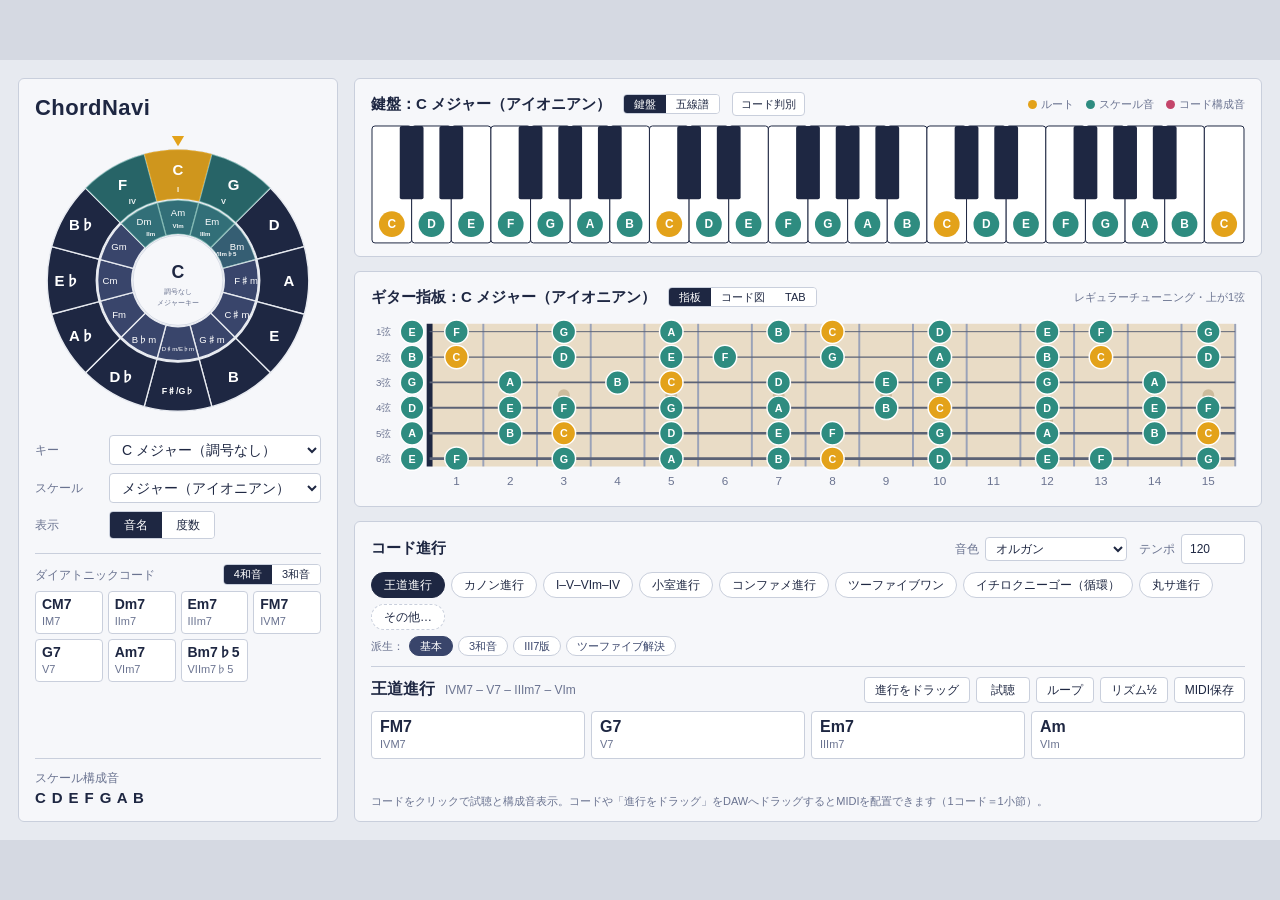
==== ui/index.html @ 698ec149 "ギター指板に横向きのコード図を追加（指板｜コード図｜TAB） - セーハは太い棒、○開放・×ミュート、ローポジションはナット、それ以外は開始フレット（4fr） - ベースはオレンジ、弦は6弦ほど太く、" ====
<!doctype html>
<html lang="ja">
<head>
<meta charset="utf-8">
<meta name="viewport" content="width=device-width, initial-scale=1">
<title>ChordNavi</title>
<link rel="stylesheet" href="style.css">
</head>
<body>
<div class="stage" id="stage">
  <section class="left">
    <div class="panel">
      <h1>ChordNavi</h1>
      <svg id="wheel" viewBox="-210 -215 420 425" role="group" aria-label="五度圏"></svg>
      <div class="controls">
        <label for="keySel">キー</label>
        <select id="keySel"></select>
        <label for="scaleSel">スケール</label>
        <select id="scaleSel"></select>
        <label>表示</label>
        <div class="seg" id="labelSeg">
          <button data-v="name" aria-pressed="true">音名</button>
          <button data-v="degree" aria-pressed="false">度数</button>
        </div>
      </div>
      <div class="dia">
        <div class="dia-head">ダイアトニックコード<span class="spacer"></span><div class="seg small" id="diaSeg"><button data-v="7" aria-pressed="true">4和音</button><button data-v="3" aria-pressed="false">3和音</button></div></div>
        <div class="dia-grid" id="dia"></div>
      </div>
      <div class="notes">スケール構成音<b id="scaleNotes"></b></div>
    </div>
  </section>

  <section class="right">
    <div class="panel">
      <div class="head">
        <h2 id="kbTitle">鍵盤</h2>
        <div class="seg small" id="viewSeg"><button data-v="kb" aria-pressed="true">鍵盤</button><button data-v="staff" aria-pressed="false">五線譜</button></div>
        <button id="pickBtn" class="sync" aria-pressed="false" title="鍵盤・指板で音を選んでコードを判別">コード判別</button>
        <span class="spacer"></span>
        <div class="selinfo" id="selInfo"><span><b id="selName"></b> の構成音</span><button id="selClear">スケールに戻す</button></div>
        <div class="pickinfo" id="pickInfo"><span class="pk">判別：</span><span id="pickResult"></span><button id="pickPlay">鳴らす</button><button id="pickClear">クリア</button></div>
        <div class="legend" id="kbLegend">
          <span><i style="background:var(--root)"></i>ルート</span>
          <span><i style="background:var(--tone)"></i>スケール音</span>
          <span><i style="background:var(--chord)"></i>コード構成音</span>
        </div>
      </div>
      <svg id="kb"></svg>
      <svg id="staff" hidden></svg>
    </div>

    <div class="panel">
      <div class="head"><h2 id="fbTitle">ギター指板</h2>
        <div class="seg small" id="fbViewSeg"><button data-v="fb" aria-pressed="true">指板</button><button data-v="chart" aria-pressed="false">コード図</button><button data-v="tab" aria-pressed="false">TAB</button></div>
        <div class="seg small" id="tabAreaSeg" hidden><button data-v="low" aria-pressed="true">ロー</button><button data-v="mid" aria-pressed="false">ミドル</button><button data-v="high" aria-pressed="false">ハイ</button></div>
        <span class="spacer"></span><span class="legend" id="fbLegend">レギュラーチューニング・上が1弦</span></div>
      <svg id="fb"></svg>
      <svg id="tab" hidden></svg>
    </div>

    <div class="panel prog-panel">
      <div class="head">
        <h2>コード進行</h2><span class="spacer"></span>
        <label class="bpm" for="timbre">音色 <select id="timbre"></select></label>
        <label class="bpm" for="bpm">テンポ <input id="bpm" type="number" min="40" max="240" value="120"></label>
        <button id="bpmSync" class="sync" aria-pressed="false" hidden>DAW同期</button>
      </div>
      <div class="pills" id="pills"></div>
      <div class="more-pop" id="morePop" hidden></div>
      <div class="variants" id="variants"></div>
      <div class="detail">
        <div class="detail-head">
          <h3 id="progName"></h3><span class="deg" id="progDeg"></span>
          <div class="actions">
            <button class="handle" id="progDrag" title="DAWのトラックへドラッグ">進行をドラッグ</button>
            <button id="progPlay">試聴</button><button id="progLoop" aria-pressed="false" title="進行を繰り返し試聴">ループ</button><button id="progHalf" aria-pressed="false" title="各コードの長さを半分にする（試聴・MIDI）">リズム½</button><button id="progDl">MIDI保存</button>
          </div>
        </div>
        <div class="chips" id="chips"></div>
        <div class="editbar" id="editBar"></div>
        <p class="hint" id="hint">コードをクリックで試聴と構成音表示。コードや「進行をドラッグ」をDAWへドラッグするとMIDIを配置できます（1コード＝1小節）。</p>
      </div>
    </div>
  </section>
</div>
<script type="module" src="app.js"></script>
</body>
</html>
---- ui/style.css ----
:root{
  --bg:#E7EAF0; --panel:#F6F7FA; --ink:#1E2742; --ink2:#39456B; --muted:#6A7390;
  --line:#C9CFDC; --root:#E3A21A; --tone:#2E8C80; --chord:#C4456A;
}
*{box-sizing:border-box}
html,body{margin:0;height:100%;overflow:hidden;background:#D5D9E2}
body{color:var(--ink);font-family:"Hiragino Sans","Yu Gothic UI","Noto Sans JP",sans-serif;font-size:14px;line-height:1.5}
/* 固定サイズのステージをウィンドウに合わせて拡大縮小（スクロールなし） */
.stage{position:absolute;left:50%;top:50%;width:1280px;height:780px;transform-origin:center center;
  background:var(--bg);display:grid;grid-template-columns:320px 1fr;gap:16px;padding:18px}
.panel{background:var(--panel);border:1px solid var(--line);border-radius:6px;padding:12px 16px;min-height:0}
.left{display:flex;flex-direction:column;min-height:0}
.left .panel{flex:1;display:flex;flex-direction:column}
h1{font-size:22px;font-weight:900;letter-spacing:.02em;margin:0 0 10px}
h2{font-size:15px;font-weight:700;margin:0}
.head{display:flex;align-items:center;gap:12px;margin-bottom:8px;min-height:26px}
.head .spacer{flex:1}
#wheel{width:100%;height:auto;display:block;user-select:none}
#wheel .wedge{cursor:pointer;transition:filter .15s}
#wheel .wedge:hover{filter:brightness(1.25)}
#wheel .wedge:focus{outline:none;stroke:var(--root);stroke-width:3}
.controls{display:grid;grid-template-columns:64px 1fr;gap:8px 10px;align-items:center;margin-top:12px}
.controls label{font-size:12px;color:var(--muted)}
select,input[type=number]{font:inherit;color:var(--ink);background:#fff;border:1px solid var(--line);border-radius:4px;padding:5px 8px;width:100%}
input[type=number]{width:64px}
.seg{display:inline-flex;border:1px solid var(--line);border-radius:4px;overflow:hidden;justify-self:start}
.seg button{font:inherit;font-size:12px;border:0;background:#fff;color:var(--ink);padding:4px 14px;cursor:pointer}
.seg button[aria-pressed=true]{background:var(--ink);color:#fff}
.dia{margin-top:14px;padding-top:10px;border-top:1px solid var(--line)}
.dia-head{font-size:12px;color:var(--muted);margin-bottom:6px;display:flex;align-items:center;gap:8px}
.dia-head .spacer,.head .spacer{flex:1}
.seg.small button{font-size:11px;padding:1px 10px}
svg[hidden]{display:none!important}
.dia-grid{display:grid;grid-template-columns:repeat(4,1fr);gap:5px}
.dia-grid .chip{padding:4px 6px}
.dia-grid .chip .n{font-size:14px}
.notes{margin-top:auto;padding-top:10px;border-top:1px solid var(--line);font-size:12px;color:var(--muted)}
.notes b{display:block;color:var(--ink);font-size:15px;letter-spacing:.06em;font-weight:700}
button:focus-visible,select:focus-visible,input:focus-visible,.chip:focus-visible{outline:3px solid var(--root);outline-offset:2px}
.right{display:grid;grid-template-rows:auto auto 1fr;gap:14px;min-height:0}
.right svg{display:block;width:100%;height:auto}
svg text{font-family:inherit}
.legend{display:flex;gap:12px;font-size:11px;color:var(--muted)}
.legend i{display:inline-block;width:9px;height:9px;border-radius:50%;margin-right:4px;vertical-align:-1px}
.selinfo{display:none;align-items:center;gap:8px;font-size:12px;background:#fff;border:1px solid var(--chord);border-radius:4px;padding:2px 4px 2px 10px}
.selinfo.on{display:flex}
.selinfo b{color:var(--chord)}
.selinfo button{font:inherit;font-size:11px;border:1px solid var(--line);background:var(--panel);border-radius:3px;padding:1px 8px;cursor:pointer}
.prog-panel{display:flex;flex-direction:column}
.pills{display:flex;flex-wrap:wrap;gap:6px;margin-bottom:10px}
.pills button{font:inherit;font-size:12px;border:1px solid var(--line);background:#fff;color:var(--ink);border-radius:14px;padding:3px 12px;cursor:pointer}
.pills button[aria-pressed=true]{background:var(--ink);border-color:var(--ink);color:#fff}
.variants{display:flex;flex-wrap:wrap;align-items:center;gap:5px;margin:-4px 0 10px;font-size:11px;color:var(--muted)}
.variants:empty{display:none}
.variants button{font:inherit;font-size:11px;border:1px solid var(--line);background:#fff;color:var(--ink2);border-radius:10px;padding:1px 10px;cursor:pointer}
.variants button[aria-pressed=true]{background:var(--ink2);border-color:var(--ink2);color:#fff}
.detail{border-top:1px solid var(--line);padding-top:10px;flex:1;display:flex;flex-direction:column;min-height:0}
.detail-head{display:flex;align-items:baseline;gap:10px;margin-bottom:8px}
.detail-head h3{font-size:16px;margin:0;font-weight:700}
.detail-head .deg{font-size:12px;color:var(--muted)}
.actions{margin-left:auto;display:flex;gap:6px;align-items:center}
.actions button,.handle{font:inherit;font-size:12px;border:1px solid var(--line);background:#fff;color:var(--ink);border-radius:4px;padding:3px 10px;cursor:pointer}
.handle{cursor:grab;border-style:dashed;border-color:var(--ink2)}
.actions button[aria-pressed=true]{background:var(--ink);border-color:var(--ink);color:#fff}
#progPlay{min-width:4.5em}
.handle:active{cursor:grabbing}
.chips{display:grid;grid-template-columns:repeat(8,1fr);gap:6px}
.chip{font:inherit;color:var(--ink);background:#fff;border:1px solid var(--line);border-radius:4px;padding:5px 8px;cursor:grab;text-align:left;min-width:0}
.chip:hover{border-color:var(--ink2)}
.chip.sel{border-color:var(--chord);box-shadow:inset 0 0 0 1px var(--chord)}
.chip{position:relative}
.chip.narrow{padding:4px 2px}
.chip.narrow .n{font-size:11px;letter-spacing:-.04em;white-space:normal;word-break:break-all;line-height:1.15}
.chip.narrow .d{font-size:9px;letter-spacing:-.03em}
.chip.edited::after{content:'';position:absolute;top:4px;right:4px;width:6px;height:6px;border-radius:50%;background:#6B4FBB}
.chip.editing{border-color:#6B4FBB;box-shadow:inset 0 0 0 1px #6B4FBB}
.hint[hidden]{display:none}
.editbar{display:none;flex-wrap:nowrap;align-items:center;gap:3px;white-space:nowrap;margin:auto 0 0;padding-top:6px;font-size:11px;color:var(--muted)}
.editbar.on{display:flex}
.editbar select{width:auto;font-size:11px;padding:0 2px;height:20px;border-color:#6B4FBB;color:#6B4FBB;font-weight:700;flex-shrink:0;margin-right:2px}
.editbar button{font:inherit;font-size:11px;border:1px solid var(--line);background:#fff;color:var(--ink);border-radius:3px;padding:1px 5px;cursor:pointer;flex-shrink:0}
.editbar button[aria-pressed=true]{background:#6B4FBB;border-color:#6B4FBB;color:#fff}
.editbar .tail{margin-left:auto;display:flex;gap:4px}
.editbar .tail button{background:var(--panel)}
.editbar .tail .tool{background:#fff;border-color:#6B4FBB;color:#6B4FBB;font-weight:700}
.prog-panel{position:relative}
.more-pop{position:absolute;left:16px;right:16px;top:118px;z-index:5;background:#fff;border:1px solid var(--ink2);border-radius:6px;
  box-shadow:0 6px 20px rgba(30,39,66,.18);padding:10px;display:grid;grid-template-columns:repeat(5,1fr);gap:6px}
.more-pop[hidden]{display:none}
.more-pop button{font:inherit;text-align:left;border:1px solid var(--line);background:#fff;color:var(--ink);border-radius:4px;padding:4px 8px;cursor:pointer;min-width:0}
.more-pop button:hover{border-color:var(--ink2)}
.more-pop button[aria-pressed=true]{border-color:var(--ink);box-shadow:inset 0 0 0 1px var(--ink)}
.more-pop .n{display:block;font-size:12px;font-weight:700;white-space:nowrap;overflow:hidden;text-overflow:ellipsis}
.more-pop .d{display:block;font-size:10px;color:var(--muted);white-space:nowrap;overflow:hidden;text-overflow:ellipsis}
#moreBtn{border-style:dashed}
.chip.playing{background:#F6D6DF;border-color:var(--chord);box-shadow:inset 0 0 0 1px var(--chord)}
.chip .n{display:block;font-weight:700;font-size:16px;line-height:1.2;white-space:nowrap;overflow:hidden;text-overflow:ellipsis}
.chip .d{display:block;font-size:11px;color:var(--muted);white-space:nowrap}
.hint{font-size:11px;color:var(--muted);margin:auto 0 0;padding-top:6px}
.bpm{display:flex;align-items:center;gap:6px;font-size:12px;color:var(--muted)}
.bpm select{width:auto;padding:3px 6px;font-size:12px}
.bpm input:disabled{background:var(--panel);color:var(--muted)}
.sync{font:inherit;font-size:11px;border:1px solid var(--line);background:#fff;color:var(--ink);border-radius:4px;padding:3px 8px;cursor:pointer}
.sync[aria-pressed=true]{background:var(--ink);border-color:var(--ink);color:#fff}
.sync[hidden]{display:none}
.legend[hidden]{display:none}
.seg[hidden]{display:none}
/* TAB譜：列を押すとその形を鳴らす */
#tab .col{cursor:pointer}
#tab .col:hover .colbg{fill:rgba(30,39,66,.05)}
.pickinfo{display:none;align-items:center;gap:5px;font-size:12px;background:#fff;border:1px solid #6B4FBB;border-radius:4px;padding:2px 4px 2px 8px;min-width:0}
.pickinfo.on{display:flex}
.pickinfo .pk{color:#6B4FBB;font-weight:700;white-space:nowrap}
#pickResult{display:flex;gap:4px;align-items:center;color:var(--muted);white-space:nowrap;overflow:hidden}
#pickResult button{font:inherit;font-size:12px;border:1px solid var(--line);background:#fff;color:var(--ink);border-radius:3px;padding:0 6px;cursor:grab}
#pickResult button.best{border-color:#6B4FBB;color:#6B4FBB;font-weight:700}
.pickinfo>button{font:inherit;font-size:11px;border:1px solid var(--line);background:var(--panel);border-radius:3px;padding:1px 8px;cursor:pointer;white-space:nowrap}
/* 鍵盤・指板：押すと鳴る */
#kb circle,#kb text,#fb circle,#fb text{pointer-events:none}
#kb [data-note]{cursor:pointer}
#kb [data-note]:active{filter:brightness(.85)}
#fb .hit{fill:transparent;cursor:pointer}
#fb .hit:active{fill:rgba(30,39,66,.15)}
/* WebView 内：テキスト選択と WebKit 標準のドラッグを無効化（MIDIドラッグはネイティブで行う） */
body{-webkit-user-select:none;user-select:none}
input,select{-webkit-user-select:auto;user-select:auto}
button,svg{-webkit-user-drag:none}
@media (prefers-reduced-motion:reduce){*{transition:none!important}}
/* 見出し行は1行に収める（狭いときはタイトルを省略表示） */
.head h2{white-space:nowrap;overflow:hidden;text-overflow:ellipsis;min-width:0}
.head>:not(h2):not(.spacer){flex-shrink:0}
.legend span,.selinfo span{white-space:nowrap}
/* 進行名とディグリーは1行に収める（長いときは省略表示。全体は title で確認できる） */
.detail-head{min-width:0}
.detail-head h3{white-space:nowrap;overflow:hidden;text-overflow:ellipsis;min-width:0;flex:0 1 auto}
.detail-head .deg{white-space:nowrap;overflow:hidden;text-overflow:ellipsis;min-width:0;flex:1 1 0}
.detail-head .actions{flex-shrink:0}
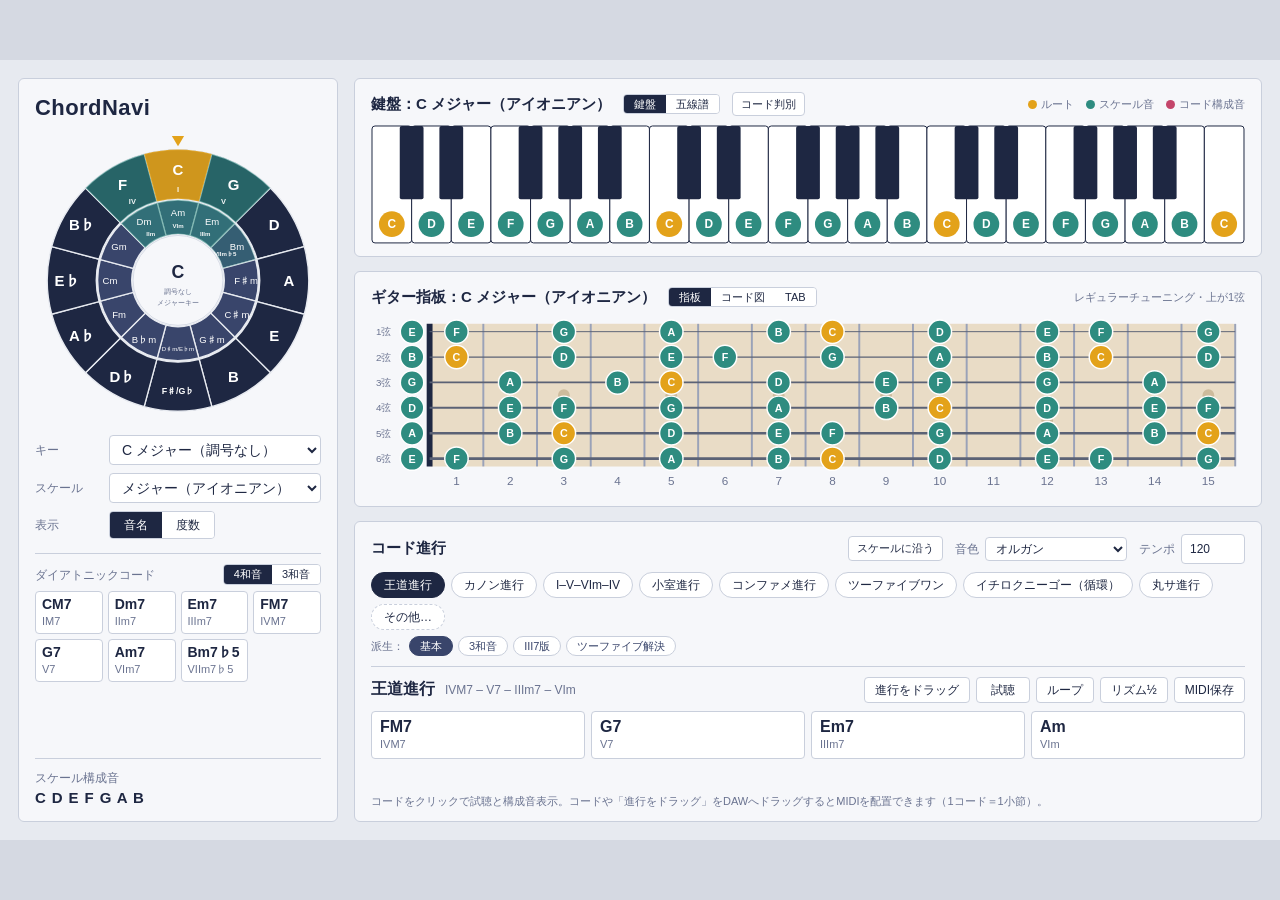
==== commit 16edd806: "フィードバック対応：MIDI キーボード入力と「スケールに沿う」を追加 - MIDI 入力を試聴シンセで鳴らす（押している間鳴らす・ベロシティ・サステインペダル・音色は UI と同じ） - 押している" ====
--- a/ui/index.html
+++ b/ui/index.html
@@ -39,6 +39,7 @@
         <button id="pickBtn" class="sync" aria-pressed="false" title="鍵盤・指板で音を選んでコードを判別">コード判別</button>
         <span class="spacer"></span>
         <div class="selinfo" id="selInfo"><span><b id="selName"></b> の構成音</span><button id="selClear">スケールに戻す</button></div>
+        <div class="pickinfo live" id="liveInfo"><span class="pk">MIDI：</span><span id="liveResult"></span></div>
         <div class="pickinfo" id="pickInfo"><span class="pk">判別：</span><span id="pickResult"></span><button id="pickPlay">鳴らす</button><button id="pickClear">クリア</button></div>
         <div class="legend" id="kbLegend">
           <span><i style="background:var(--root)"></i>ルート</span>
@@ -62,6 +63,7 @@
     <div class="panel prog-panel">
       <div class="head">
         <h2>コード進行</h2><span class="spacer"></span>
+        <button id="conformBtn" class="sync" aria-pressed="false">スケールに沿う</button>
         <label class="bpm" for="timbre">音色 <select id="timbre"></select></label>
         <label class="bpm" for="bpm">テンポ <input id="bpm" type="number" min="40" max="240" value="120"></label>
         <button id="bpmSync" class="sync" aria-pressed="false" hidden>DAW同期</button>
--- a/ui/style.css
+++ b/ui/style.css
@@ -7,7 +7,7 @@
 body{color:var(--ink);font-family:"Hiragino Sans","Yu Gothic UI","Noto Sans JP",sans-serif;font-size:14px;line-height:1.5}
 /* 固定サイズのステージをウィンドウに合わせて拡大縮小（スクロールなし） */
 .stage{position:absolute;left:50%;top:50%;width:1280px;height:780px;transform-origin:center center;
-  background:var(--bg);display:grid;grid-template-columns:320px 1fr;gap:16px;padding:18px}
+  background:var(--bg);display:grid;grid-template-columns:320px minmax(0,1fr);gap:16px;padding:18px}
 .panel{background:var(--panel);border:1px solid var(--line);border-radius:6px;padding:12px 16px;min-height:0}
 .left{display:flex;flex-direction:column;min-height:0}
 .left .panel{flex:1;display:flex;flex-direction:column}
@@ -31,13 +31,13 @@
 .dia-head .spacer,.head .spacer{flex:1}
 .seg.small button{font-size:11px;padding:1px 10px}
 svg[hidden]{display:none!important}
-.dia-grid{display:grid;grid-template-columns:repeat(4,1fr);gap:5px}
+.dia-grid{display:grid;grid-template-columns:repeat(4,minmax(0,1fr));gap:5px}
 .dia-grid .chip{padding:4px 6px}
 .dia-grid .chip .n{font-size:14px}
 .notes{margin-top:auto;padding-top:10px;border-top:1px solid var(--line);font-size:12px;color:var(--muted)}
 .notes b{display:block;color:var(--ink);font-size:15px;letter-spacing:.06em;font-weight:700}
 button:focus-visible,select:focus-visible,input:focus-visible,.chip:focus-visible{outline:3px solid var(--root);outline-offset:2px}
-.right{display:grid;grid-template-rows:auto auto 1fr;gap:14px;min-height:0}
+.right{display:grid;grid-template-rows:auto auto 1fr;grid-template-columns:minmax(0,1fr);gap:14px;min-height:0;min-width:0}
 .right svg{display:block;width:100%;height:auto}
 svg text{font-family:inherit}
 .legend{display:flex;gap:12px;font-size:11px;color:var(--muted)}
@@ -64,7 +64,7 @@
 .actions button[aria-pressed=true]{background:var(--ink);border-color:var(--ink);color:#fff}
 #progPlay{min-width:4.5em}
 .handle:active{cursor:grabbing}
-.chips{display:grid;grid-template-columns:repeat(8,1fr);gap:6px}
+.chips{display:grid;grid-template-columns:repeat(8,minmax(0,1fr));gap:6px}
 .chip{font:inherit;color:var(--ink);background:#fff;border:1px solid var(--line);border-radius:4px;padding:5px 8px;cursor:grab;text-align:left;min-width:0}
 .chip:hover{border-color:var(--ink2)}
 .chip.sel{border-color:var(--chord);box-shadow:inset 0 0 0 1px var(--chord)}
@@ -85,7 +85,7 @@
 .editbar .tail .tool{background:#fff;border-color:#6B4FBB;color:#6B4FBB;font-weight:700}
 .prog-panel{position:relative}
 .more-pop{position:absolute;left:16px;right:16px;top:118px;z-index:5;background:#fff;border:1px solid var(--ink2);border-radius:6px;
-  box-shadow:0 6px 20px rgba(30,39,66,.18);padding:10px;display:grid;grid-template-columns:repeat(5,1fr);gap:6px}
+  box-shadow:0 6px 20px rgba(30,39,66,.18);padding:10px;display:grid;grid-template-columns:repeat(5,minmax(0,1fr));gap:6px}
 .more-pop[hidden]{display:none}
 .more-pop button{font:inherit;text-align:left;border:1px solid var(--line);background:#fff;color:var(--ink);border-radius:4px;padding:4px 8px;cursor:pointer;min-width:0}
 .more-pop button:hover{border-color:var(--ink2)}
@@ -103,6 +103,7 @@
 .sync{font:inherit;font-size:11px;border:1px solid var(--line);background:#fff;color:var(--ink);border-radius:4px;padding:3px 8px;cursor:pointer}
 .sync[aria-pressed=true]{background:var(--ink);border-color:var(--ink);color:#fff}
 .sync[hidden]{display:none}
+.sync:disabled{opacity:.4;cursor:default}
 .legend[hidden]{display:none}
 .seg[hidden]{display:none}
 /* TAB譜：列を押すとその形を鳴らす */
@@ -110,6 +111,9 @@
 #tab .col:hover .colbg{fill:rgba(30,39,66,.05)}
 .pickinfo{display:none;align-items:center;gap:5px;font-size:12px;background:#fff;border:1px solid #6B4FBB;border-radius:4px;padding:2px 4px 2px 8px;min-width:0}
 .pickinfo.on{display:flex}
+.pickinfo.live{border-color:#2F6FD6}
+.pickinfo.live .pk{color:#2F6FD6}
+#liveResult{color:#1E2742;font-weight:700;white-space:nowrap;overflow:hidden;text-overflow:ellipsis;min-width:0}
 .pickinfo .pk{color:#6B4FBB;font-weight:700;white-space:nowrap}
 #pickResult{display:flex;gap:4px;align-items:center;color:var(--muted);white-space:nowrap;overflow:hidden}
 #pickResult button{font:inherit;font-size:12px;border:1px solid var(--line);background:#fff;color:var(--ink);border-radius:3px;padding:0 6px;cursor:grab}
@@ -129,9 +133,16 @@
 /* 見出し行は1行に収める（狭いときはタイトルを省略表示） */
 .head h2{white-space:nowrap;overflow:hidden;text-overflow:ellipsis;min-width:0}
 .head>:not(h2):not(.spacer){flex-shrink:0}
+.panel{min-width:0}
+/* 選択中のコード名が長いときは見出しの中で縮める */
+.head>.selinfo{flex-shrink:1;min-width:0}
+.selinfo>span{overflow:hidden;text-overflow:ellipsis;min-width:0}
+.selinfo>button{flex-shrink:0}
 .legend span,.selinfo span{white-space:nowrap}
 /* 進行名とディグリーは1行に収める（長いときは省略表示。全体は title で確認できる） */
 .detail-head{min-width:0}
 .detail-head h3{white-space:nowrap;overflow:hidden;text-overflow:ellipsis;min-width:0;flex:0 1 auto}
 .detail-head .deg{white-space:nowrap;overflow:hidden;text-overflow:ellipsis;min-width:0;flex:1 1 0}
 .detail-head .actions{flex-shrink:0}
+.detail.longdeg .detail-head{flex-wrap:wrap;row-gap:0;margin-bottom:6px}
+.detail.longdeg .detail-head .deg{order:3;flex:1 1 100%;white-space:normal;overflow:visible}
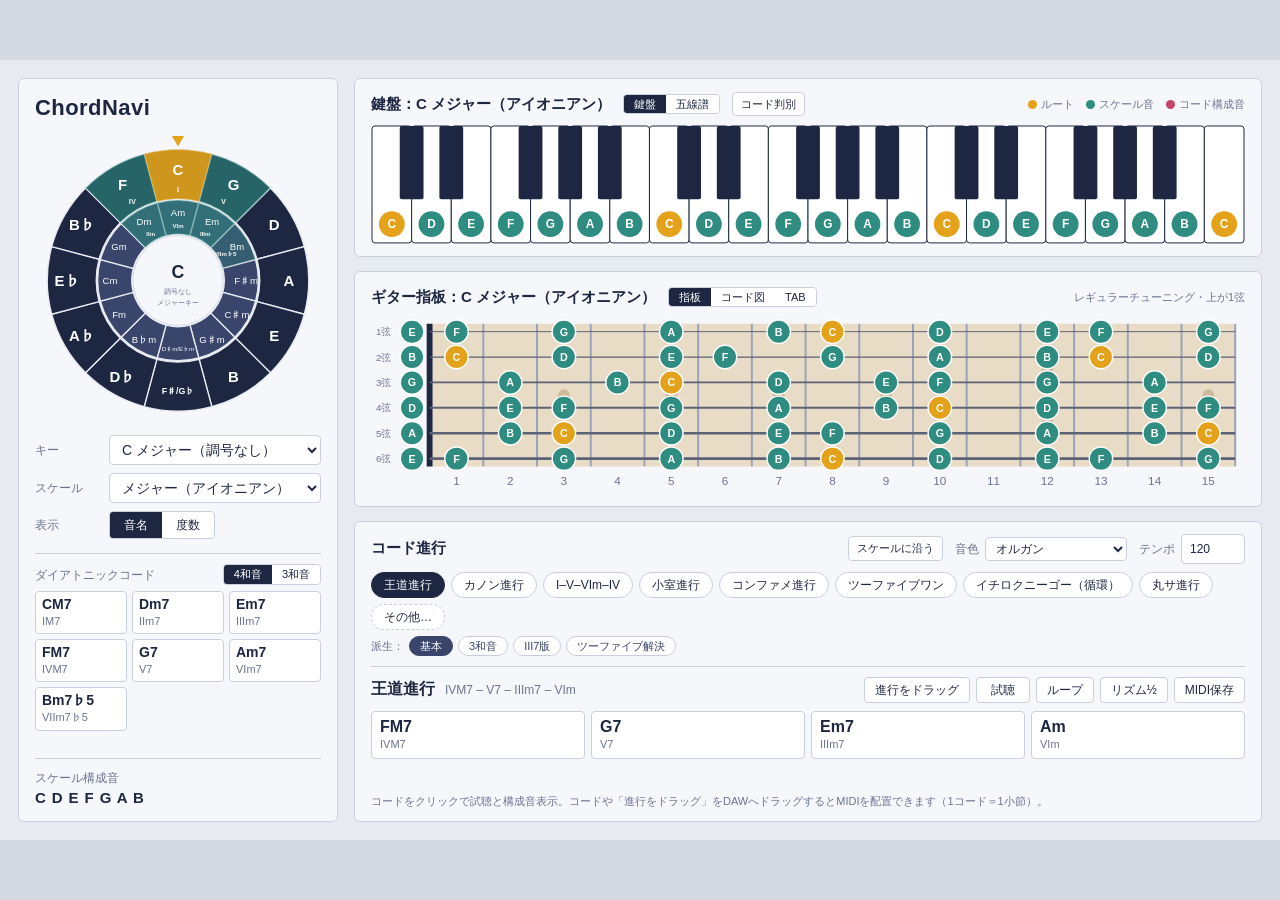
==== commit 0823c3f6: "ダイアトニックコード欄の省略表示とコード判別の使い勝手を改善 - ダイアトニックコード欄を3列にして長いコード名（E♭M7♯5 など）を省略しない、入りきらない名前は文字を縮める - コード判別をオフ" ====
--- a/ui/index.html
+++ b/ui/index.html
@@ -37,10 +37,11 @@
         <h2 id="kbTitle">鍵盤</h2>
         <div class="seg small" id="viewSeg"><button data-v="kb" aria-pressed="true">鍵盤</button><button data-v="staff" aria-pressed="false">五線譜</button></div>
         <button id="pickBtn" class="sync" aria-pressed="false" title="鍵盤・指板で音を選んでコードを判別">コード判別</button>
+        <button id="pickClear" class="sync" hidden title="選んだ音をすべて外す">クリア</button>
         <span class="spacer"></span>
         <div class="selinfo" id="selInfo"><span><b id="selName"></b> の構成音</span><button id="selClear">スケールに戻す</button></div>
         <div class="pickinfo live" id="liveInfo"><span class="pk">MIDI：</span><span id="liveResult"></span></div>
-        <div class="pickinfo" id="pickInfo"><span class="pk">判別：</span><span id="pickResult"></span><button id="pickPlay">鳴らす</button><button id="pickClear">クリア</button></div>
+        <div class="pickinfo" id="pickInfo"><span class="pk">判別：</span><span id="pickResult"></span><button id="pickPlay">鳴らす</button></div>
         <div class="legend" id="kbLegend">
           <span><i style="background:var(--root)"></i>ルート</span>
           <span><i style="background:var(--tone)"></i>スケール音</span>
--- a/ui/style.css
+++ b/ui/style.css
@@ -31,7 +31,7 @@
 .dia-head .spacer,.head .spacer{flex:1}
 .seg.small button{font-size:11px;padding:1px 10px}
 svg[hidden]{display:none!important}
-.dia-grid{display:grid;grid-template-columns:repeat(4,minmax(0,1fr));gap:5px}
+.dia-grid{display:grid;grid-template-columns:repeat(3,minmax(0,1fr));gap:5px}
 .dia-grid .chip{padding:4px 6px}
 .dia-grid .chip .n{font-size:14px}
 .notes{margin-top:auto;padding-top:10px;border-top:1px solid var(--line);font-size:12px;color:var(--muted)}
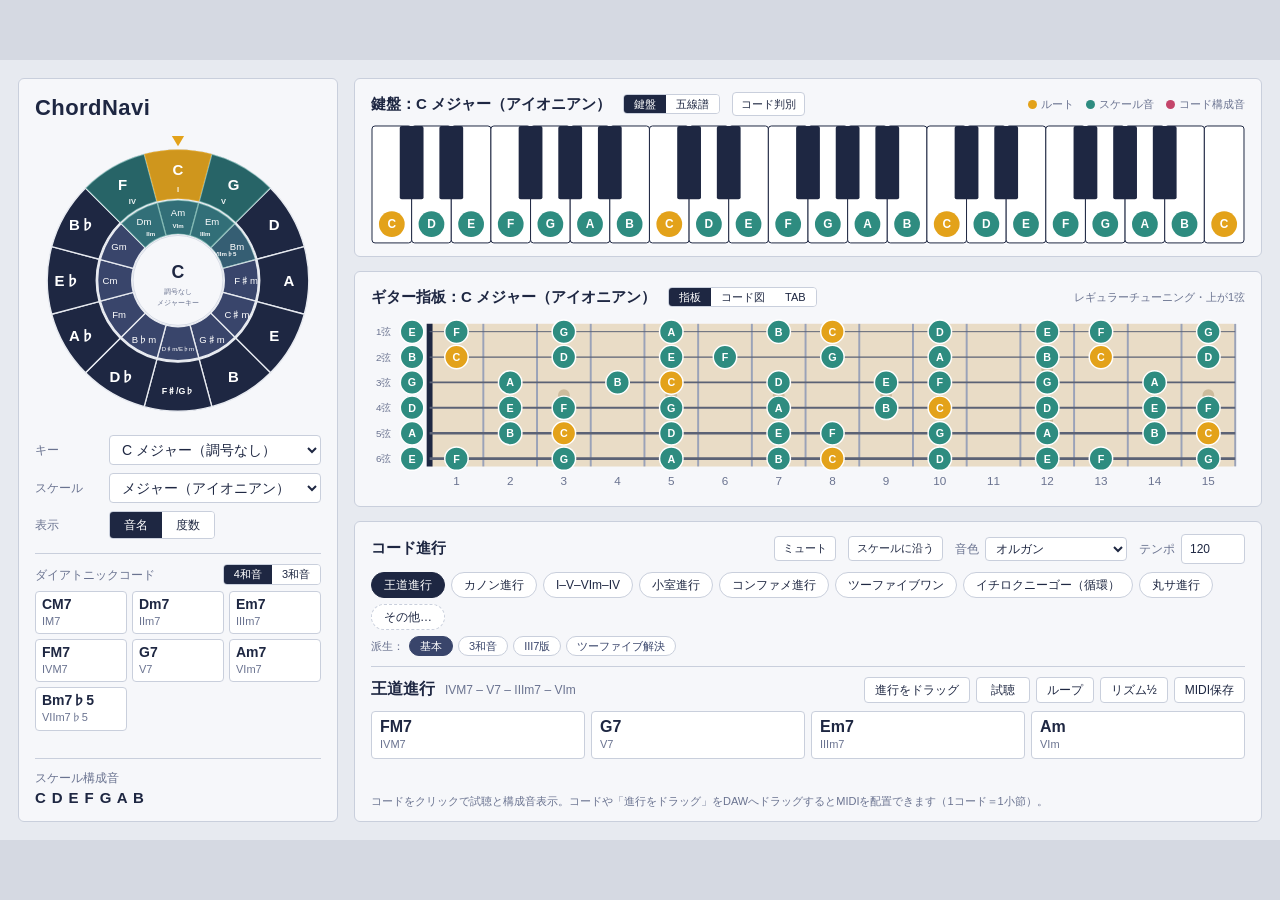
==== commit 2a6d979c: "ミュートボタンを追加（ChordNavi の音をすべて消す、表示は動いたまま、状態は保存しない） Co-Authored-By: Claude Opus 5.5 <noreply@anthropic." ====
--- a/ui/index.html
+++ b/ui/index.html
@@ -10,7 +10,7 @@
 <div class="stage" id="stage">
   <section class="left">
     <div class="panel">
-      <h1>ChordNavi</h1>
+      <h1>ChordNavi <button id="themeBtn" class="themebtn" hidden title="テーマ（押すとライト→ダーク→自動）"></button></h1>
       <svg id="wheel" viewBox="-210 -215 420 425" role="group" aria-label="五度圏"></svg>
       <div class="controls">
         <label for="keySel">キー</label>
@@ -64,6 +64,7 @@
     <div class="panel prog-panel">
       <div class="head">
         <h2>コード進行</h2><span class="spacer"></span>
+        <button id="muteBtn" class="sync" aria-pressed="false" title="ChordNavi の音をすべて消す（表示は動いたまま）">ミュート</button>
         <button id="conformBtn" class="sync" aria-pressed="false">スケールに沿う</button>
         <label class="bpm" for="timbre">音色 <select id="timbre"></select></label>
         <label class="bpm" for="bpm">テンポ <input id="bpm" type="number" min="40" max="240" value="120"></label>
@@ -77,7 +78,7 @@
           <h3 id="progName"></h3><span class="deg" id="progDeg"></span>
           <div class="actions">
             <button class="handle" id="progDrag" title="DAWのトラックへドラッグ">進行をドラッグ</button>
-            <button id="progPlay">試聴</button><button id="progLoop" aria-pressed="false" title="進行を繰り返し試聴">ループ</button><button id="progHalf" aria-pressed="false" title="各コードの長さを半分にする（試聴・MIDI）">リズム½</button><button id="progDl">MIDI保存</button>
+            <button id="progPlay" title="Space キーでも試聴／停止">試聴</button><button id="progLoop" aria-pressed="false" title="進行を繰り返し試聴">ループ</button><button id="progHalf" aria-pressed="false" title="各コードの長さを半分にする（試聴・MIDI）">リズム½</button><button id="progDl">MIDI保存</button>
           </div>
         </div>
         <div class="chips" id="chips"></div>
--- a/ui/style.css
+++ b/ui/style.css
@@ -1,9 +1,29 @@
 :root{
   --bg:#E7EAF0; --panel:#F6F7FA; --ink:#1E2742; --ink2:#39456B; --muted:#6A7390;
   --line:#C9CFDC; --root:#E3A21A; --tone:#2E8C80; --chord:#C4456A;
+  /* テーマで切り替える色（下の [data-theme=dark] で上書き） */
+  --page:#D5D9E2; --card:#fff; --on-ink:#fff; --faint:#9AA2B8; --faint2:#B5BCCD;
+  --chord-tint:#F6D6DF;
+  --wheel-outer:#1E2742; --wheel-inner:#39456B;
+  --key-white:#fff; --key-black:#1E2742; --key-line:#1E2742;
+  --key-chord:#F6D6DF; --key-pick:#E4DDF5; --key-live:#D6E4FA;
+  --wood:#E9DCC6; --inlay:#CDBB9C; --fret:#9AA2B8; --nut:#1E2742; --string:#5B6275;
+  --staff-line:#5B6275;
+}
+/* ダークテーマ：ルート・スケール音・コード構成音などの意味を持つ色はそのまま */
+[data-theme=dark]{
+  color-scheme:dark;
+  --bg:#161A25; --panel:#1F2433; --ink:#E6E9F2; --ink2:#B7C0DA; --muted:#8D96B0; --line:#39415A;
+  --page:#0E1118; --card:#283044; --on-ink:#161A25; --faint:#5F6780; --faint2:#4E556B;
+  --chord-tint:#4E2536;
+  --wheel-outer:#2B3558; --wheel-inner:#3B4772;
+  --key-white:#CDD2DD; --key-black:#0A0D14; --key-line:#0A0D14;
+  --key-chord:#E3A9B9; --key-pick:#B9AEE0; --key-live:#9DB8E8;
+  --wood:#3A3124; --inlay:#5A4C38; --fret:#6E7690; --nut:#D8DCE6; --string:#A8AFC3;
+  --staff-line:#9AA2B8;
 }
 *{box-sizing:border-box}
-html,body{margin:0;height:100%;overflow:hidden;background:#D5D9E2}
+html,body{margin:0;height:100%;overflow:hidden;background:var(--page)}
 body{color:var(--ink);font-family:"Hiragino Sans","Yu Gothic UI","Noto Sans JP",sans-serif;font-size:14px;line-height:1.5}
 /* 固定サイズのステージをウィンドウに合わせて拡大縮小（スクロールなし） */
 .stage{position:absolute;left:50%;top:50%;width:1280px;height:780px;transform-origin:center center;
@@ -21,11 +41,11 @@
 #wheel .wedge:focus{outline:none;stroke:var(--root);stroke-width:3}
 .controls{display:grid;grid-template-columns:64px 1fr;gap:8px 10px;align-items:center;margin-top:12px}
 .controls label{font-size:12px;color:var(--muted)}
-select,input[type=number]{font:inherit;color:var(--ink);background:#fff;border:1px solid var(--line);border-radius:4px;padding:5px 8px;width:100%}
+select,input[type=number]{font:inherit;color:var(--ink);background:var(--card);border:1px solid var(--line);border-radius:4px;padding:5px 8px;width:100%}
 input[type=number]{width:64px}
 .seg{display:inline-flex;border:1px solid var(--line);border-radius:4px;overflow:hidden;justify-self:start}
-.seg button{font:inherit;font-size:12px;border:0;background:#fff;color:var(--ink);padding:4px 14px;cursor:pointer}
-.seg button[aria-pressed=true]{background:var(--ink);color:#fff}
+.seg button{font:inherit;font-size:12px;border:0;background:var(--card);color:var(--ink);padding:4px 14px;cursor:pointer}
+.seg button[aria-pressed=true]{background:var(--ink);color:var(--on-ink)}
 .dia{margin-top:14px;padding-top:10px;border-top:1px solid var(--line)}
 .dia-head{font-size:12px;color:var(--muted);margin-bottom:6px;display:flex;align-items:center;gap:8px}
 .dia-head .spacer,.head .spacer{flex:1}
@@ -42,30 +62,30 @@
 svg text{font-family:inherit}
 .legend{display:flex;gap:12px;font-size:11px;color:var(--muted)}
 .legend i{display:inline-block;width:9px;height:9px;border-radius:50%;margin-right:4px;vertical-align:-1px}
-.selinfo{display:none;align-items:center;gap:8px;font-size:12px;background:#fff;border:1px solid var(--chord);border-radius:4px;padding:2px 4px 2px 10px}
+.selinfo{display:none;align-items:center;gap:8px;font-size:12px;background:var(--card);border:1px solid var(--chord);border-radius:4px;padding:2px 4px 2px 10px}
 .selinfo.on{display:flex}
 .selinfo b{color:var(--chord)}
 .selinfo button{font:inherit;font-size:11px;border:1px solid var(--line);background:var(--panel);border-radius:3px;padding:1px 8px;cursor:pointer}
 .prog-panel{display:flex;flex-direction:column}
 .pills{display:flex;flex-wrap:wrap;gap:6px;margin-bottom:10px}
-.pills button{font:inherit;font-size:12px;border:1px solid var(--line);background:#fff;color:var(--ink);border-radius:14px;padding:3px 12px;cursor:pointer}
-.pills button[aria-pressed=true]{background:var(--ink);border-color:var(--ink);color:#fff}
+.pills button{font:inherit;font-size:12px;border:1px solid var(--line);background:var(--card);color:var(--ink);border-radius:14px;padding:3px 12px;cursor:pointer}
+.pills button[aria-pressed=true]{background:var(--ink);border-color:var(--ink);color:var(--on-ink)}
 .variants{display:flex;flex-wrap:wrap;align-items:center;gap:5px;margin:-4px 0 10px;font-size:11px;color:var(--muted)}
 .variants:empty{display:none}
-.variants button{font:inherit;font-size:11px;border:1px solid var(--line);background:#fff;color:var(--ink2);border-radius:10px;padding:1px 10px;cursor:pointer}
-.variants button[aria-pressed=true]{background:var(--ink2);border-color:var(--ink2);color:#fff}
+.variants button{font:inherit;font-size:11px;border:1px solid var(--line);background:var(--card);color:var(--ink2);border-radius:10px;padding:1px 10px;cursor:pointer}
+.variants button[aria-pressed=true]{background:var(--ink2);border-color:var(--ink2);color:var(--on-ink)}
 .detail{border-top:1px solid var(--line);padding-top:10px;flex:1;display:flex;flex-direction:column;min-height:0}
 .detail-head{display:flex;align-items:baseline;gap:10px;margin-bottom:8px}
 .detail-head h3{font-size:16px;margin:0;font-weight:700}
 .detail-head .deg{font-size:12px;color:var(--muted)}
 .actions{margin-left:auto;display:flex;gap:6px;align-items:center}
-.actions button,.handle{font:inherit;font-size:12px;border:1px solid var(--line);background:#fff;color:var(--ink);border-radius:4px;padding:3px 10px;cursor:pointer}
+.actions button,.handle{font:inherit;font-size:12px;border:1px solid var(--line);background:var(--card);color:var(--ink);border-radius:4px;padding:3px 10px;cursor:pointer}
 .handle{cursor:grab;border-style:dashed;border-color:var(--ink2)}
-.actions button[aria-pressed=true]{background:var(--ink);border-color:var(--ink);color:#fff}
+.actions button[aria-pressed=true]{background:var(--ink);border-color:var(--ink);color:var(--on-ink)}
 #progPlay{min-width:4.5em}
 .handle:active{cursor:grabbing}
 .chips{display:grid;grid-template-columns:repeat(8,minmax(0,1fr));gap:6px}
-.chip{font:inherit;color:var(--ink);background:#fff;border:1px solid var(--line);border-radius:4px;padding:5px 8px;cursor:grab;text-align:left;min-width:0}
+.chip{font:inherit;color:var(--ink);background:var(--card);border:1px solid var(--line);border-radius:4px;padding:5px 8px;cursor:grab;text-align:left;min-width:0}
 .chip:hover{border-color:var(--ink2)}
 .chip.sel{border-color:var(--chord);box-shadow:inset 0 0 0 1px var(--chord)}
 .chip{position:relative}
@@ -75,48 +95,53 @@
 .chip.edited::after{content:'';position:absolute;top:4px;right:4px;width:6px;height:6px;border-radius:50%;background:#6B4FBB}
 .chip.editing{border-color:#6B4FBB;box-shadow:inset 0 0 0 1px #6B4FBB}
 .hint[hidden]{display:none}
-.editbar{display:none;flex-wrap:nowrap;align-items:center;gap:3px;white-space:nowrap;margin:auto 0 0;padding-top:6px;font-size:11px;color:var(--muted)}
+.editbar{display:none;flex-wrap:nowrap;align-items:center;gap:2px;white-space:nowrap;margin:auto 0 0;padding-top:6px;font-size:11px;color:var(--muted)}
 .editbar.on{display:flex}
 .editbar select{width:auto;font-size:11px;padding:0 2px;height:20px;border-color:#6B4FBB;color:#6B4FBB;font-weight:700;flex-shrink:0;margin-right:2px}
-.editbar button{font:inherit;font-size:11px;border:1px solid var(--line);background:#fff;color:var(--ink);border-radius:3px;padding:1px 5px;cursor:pointer;flex-shrink:0}
+.editbar button{font:inherit;font-size:11px;border:1px solid var(--line);background:var(--card);color:var(--ink);border-radius:3px;padding:1px 4px;cursor:pointer;flex-shrink:0}
+.editbar .slash{color:#6B4FBB;font-weight:700;margin:0 1px 0 -1px}
 .editbar button[aria-pressed=true]{background:#6B4FBB;border-color:#6B4FBB;color:#fff}
 .editbar .tail{margin-left:auto;display:flex;gap:4px}
 .editbar .tail button{background:var(--panel)}
-.editbar .tail .tool{background:#fff;border-color:#6B4FBB;color:#6B4FBB;font-weight:700}
+.editbar .tail .tool{background:var(--card);border-color:#6B4FBB;color:#6B4FBB;font-weight:700}
 .prog-panel{position:relative}
-.more-pop{position:absolute;left:16px;right:16px;top:118px;z-index:5;background:#fff;border:1px solid var(--ink2);border-radius:6px;
+.more-pop{position:absolute;left:16px;right:16px;top:118px;z-index:5;background:var(--card);border:1px solid var(--ink2);border-radius:6px;
   box-shadow:0 6px 20px rgba(30,39,66,.18);padding:10px;display:grid;grid-template-columns:repeat(5,minmax(0,1fr));gap:6px}
 .more-pop[hidden]{display:none}
-.more-pop button{font:inherit;text-align:left;border:1px solid var(--line);background:#fff;color:var(--ink);border-radius:4px;padding:4px 8px;cursor:pointer;min-width:0}
+.more-pop button{font:inherit;text-align:left;border:1px solid var(--line);background:var(--card);color:var(--ink);border-radius:4px;padding:4px 8px;cursor:pointer;min-width:0}
 .more-pop button:hover{border-color:var(--ink2)}
 .more-pop button[aria-pressed=true]{border-color:var(--ink);box-shadow:inset 0 0 0 1px var(--ink)}
 .more-pop .n{display:block;font-size:12px;font-weight:700;white-space:nowrap;overflow:hidden;text-overflow:ellipsis}
 .more-pop .d{display:block;font-size:10px;color:var(--muted);white-space:nowrap;overflow:hidden;text-overflow:ellipsis}
 #moreBtn{border-style:dashed}
-.chip.playing{background:#F6D6DF;border-color:var(--chord);box-shadow:inset 0 0 0 1px var(--chord)}
+.chip.playing{background:var(--chord-tint);border-color:var(--chord);box-shadow:inset 0 0 0 1px var(--chord)}
 .chip .n{display:block;font-weight:700;font-size:16px;line-height:1.2;white-space:nowrap;overflow:hidden;text-overflow:ellipsis}
 .chip .d{display:block;font-size:11px;color:var(--muted);white-space:nowrap}
 .hint{font-size:11px;color:var(--muted);margin:auto 0 0;padding-top:6px}
 .bpm{display:flex;align-items:center;gap:6px;font-size:12px;color:var(--muted)}
 .bpm select{width:auto;padding:3px 6px;font-size:12px}
 .bpm input:disabled{background:var(--panel);color:var(--muted)}
-.sync{font:inherit;font-size:11px;border:1px solid var(--line);background:#fff;color:var(--ink);border-radius:4px;padding:3px 8px;cursor:pointer}
-.sync[aria-pressed=true]{background:var(--ink);border-color:var(--ink);color:#fff}
+.sync{font:inherit;font-size:11px;border:1px solid var(--line);background:var(--card);color:var(--ink);border-radius:4px;padding:3px 8px;cursor:pointer}
+.sync[aria-pressed=true]{background:var(--ink);border-color:var(--ink);color:var(--on-ink)}
 .sync[hidden]{display:none}
 .sync:disabled{opacity:.4;cursor:default}
+#muteBtn[aria-pressed=true]{background:#C4456A;border-color:#C4456A;color:#fff}
 .legend[hidden]{display:none}
 .seg[hidden]{display:none}
+/* DAW 上だけ出すテーマのボタン（Standalone はメニューの「オプション → テーマ」） */
+.themebtn{font:inherit;font-size:11px;font-weight:500;vertical-align:middle;margin-left:6px;border:1px solid var(--line);background:var(--card);color:var(--muted);border-radius:10px;padding:1px 9px;cursor:pointer}
+.themebtn[hidden]{display:none}
 /* TAB譜：列を押すとその形を鳴らす */
 #tab .col{cursor:pointer}
 #tab .col:hover .colbg{fill:rgba(30,39,66,.05)}
-.pickinfo{display:none;align-items:center;gap:5px;font-size:12px;background:#fff;border:1px solid #6B4FBB;border-radius:4px;padding:2px 4px 2px 8px;min-width:0}
+.pickinfo{display:none;align-items:center;gap:5px;font-size:12px;background:var(--card);border:1px solid #6B4FBB;border-radius:4px;padding:2px 4px 2px 8px;min-width:0}
 .pickinfo.on{display:flex}
 .pickinfo.live{border-color:#2F6FD6}
 .pickinfo.live .pk{color:#2F6FD6}
-#liveResult{color:#1E2742;font-weight:700;white-space:nowrap;overflow:hidden;text-overflow:ellipsis;min-width:0}
+#liveResult{color:var(--ink);font-weight:700;white-space:nowrap;overflow:hidden;text-overflow:ellipsis;min-width:0}
 .pickinfo .pk{color:#6B4FBB;font-weight:700;white-space:nowrap}
 #pickResult{display:flex;gap:4px;align-items:center;color:var(--muted);white-space:nowrap;overflow:hidden}
-#pickResult button{font:inherit;font-size:12px;border:1px solid var(--line);background:#fff;color:var(--ink);border-radius:3px;padding:0 6px;cursor:grab}
+#pickResult button{font:inherit;font-size:12px;border:1px solid var(--line);background:var(--card);color:var(--ink);border-radius:3px;padding:0 6px;cursor:grab}
 #pickResult button.best{border-color:#6B4FBB;color:#6B4FBB;font-weight:700}
 .pickinfo>button{font:inherit;font-size:11px;border:1px solid var(--line);background:var(--panel);border-radius:3px;padding:1px 8px;cursor:pointer;white-space:nowrap}
 /* 鍵盤・指板：押すと鳴る */
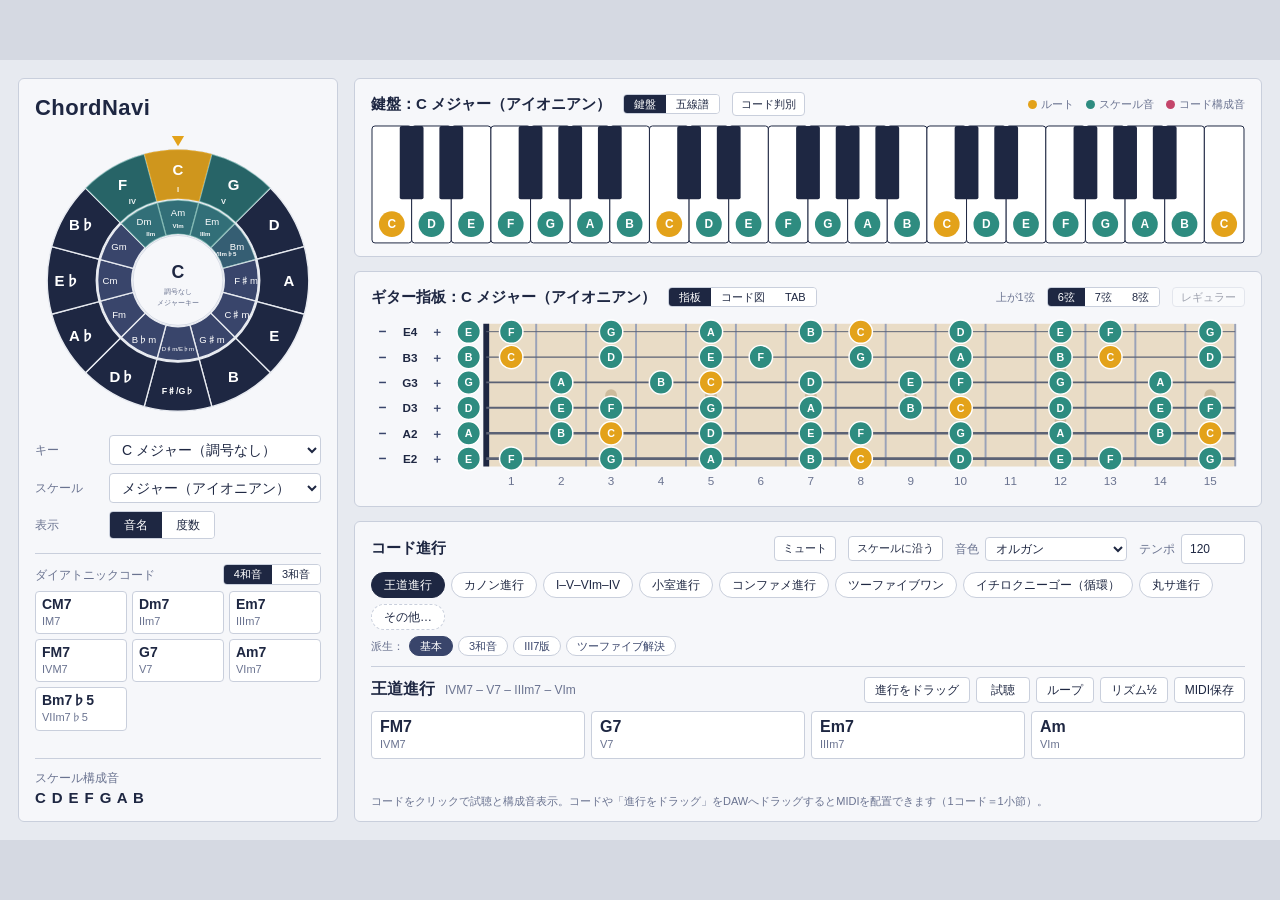
==== commit 7aa91266: "ChordNavi：ギターのチューニングを弦ごとに変えられるように（6・7・8弦） - 指板の左の弦の欄の − ＋ で弦ごとに半音ずつ、見出しの右で弦の数とレギュラーに戻す - 指板・コード図・TAB" ====
--- a/ui/index.html
+++ b/ui/index.html
@@ -56,7 +56,9 @@
       <div class="head"><h2 id="fbTitle">ギター指板</h2>
         <div class="seg small" id="fbViewSeg"><button data-v="fb" aria-pressed="true">指板</button><button data-v="chart" aria-pressed="false">コード図</button><button data-v="tab" aria-pressed="false">TAB</button></div>
         <div class="seg small" id="tabAreaSeg" hidden><button data-v="low" aria-pressed="true">ロー</button><button data-v="mid" aria-pressed="false">ミドル</button><button data-v="high" aria-pressed="false">ハイ</button></div>
-        <span class="spacer"></span><span class="legend" id="fbLegend">レギュラーチューニング・上が1弦</span></div>
+        <span class="spacer"></span><span class="legend" id="fbLegend">上が1弦</span>
+        <div class="seg small" id="stringSeg" title="弦の数（増やすと低い弦を足す）"><button data-v="6">6弦</button><button data-v="7">7弦</button><button data-v="8">8弦</button></div>
+        <button id="tuneReset" class="tune-reset" title="レギュラーチューニングに戻す">レギュラー</button></div>
       <svg id="fb"></svg>
       <svg id="tab" hidden></svg>
     </div>
--- a/ui/style.css
+++ b/ui/style.css
@@ -161,6 +161,7 @@
 .panel{min-width:0}
 /* 選択中のコード名が長いときは見出しの中で縮める */
 .head>.selinfo{flex-shrink:1;min-width:0}
+#kbTitle{flex-shrink:0;max-width:55%}   /* スケール名はコード名より優先して見せる */
 .selinfo>span{overflow:hidden;text-overflow:ellipsis;min-width:0}
 .selinfo>button{flex-shrink:0}
 .legend span,.selinfo span{white-space:nowrap}
@@ -171,3 +172,10 @@
 .detail-head .actions{flex-shrink:0}
 .detail.longdeg .detail-head{flex-wrap:wrap;row-gap:0;margin-bottom:6px}
 .detail.longdeg .detail-head .deg{order:3;flex:1 1 100%;white-space:normal;overflow:visible}
+
+/* ギターのチューニング：指板の左の弦の欄の − ＋ で弦ごとに半音ずつ、見出しの右で弦の数 */
+.tune-reset{font:inherit;font-size:11px;border:1px solid var(--line);background:var(--card);color:var(--ink);border-radius:4px;padding:1px 8px;cursor:pointer}
+.tune-reset:disabled{opacity:.4;cursor:default}
+#fb .tune{fill:transparent;cursor:pointer}
+#fb .tune:hover{fill:rgba(30,39,66,.08)}
+#fb .tune:active{fill:rgba(30,39,66,.18)}
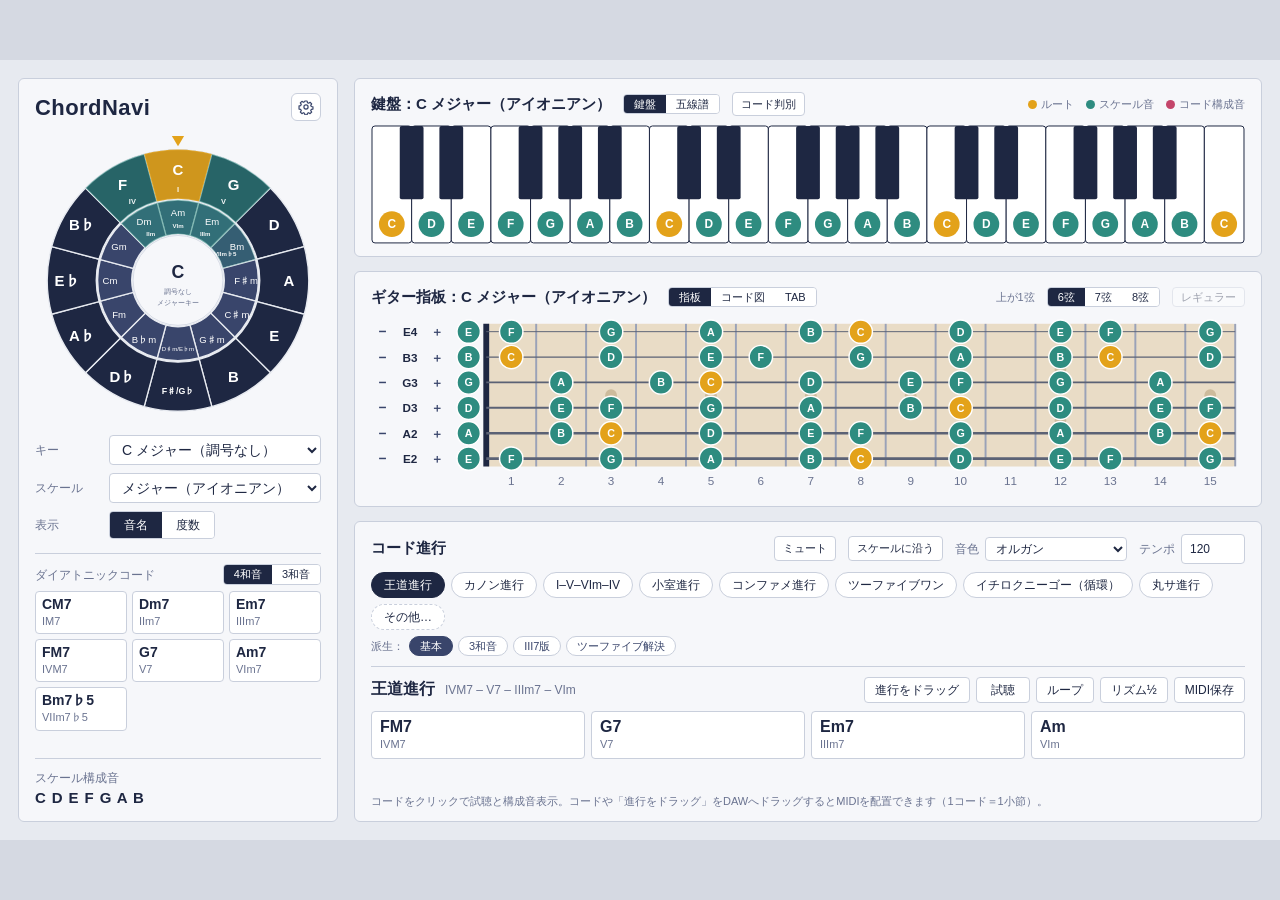
==== commit bcd6c4de: "ChordNavi：スキン（Kawaii・Cyber・Modern・Luxury・Old）と歯車の設定メニュー - ChordSketch と同じ 5 種類のスキンを、ChordNavi の部品（パネ" ====
--- a/ui/index.html
+++ b/ui/index.html
@@ -10,7 +10,7 @@
 <div class="stage" id="stage">
   <section class="left">
     <div class="panel">
-      <h1>ChordNavi <button id="themeBtn" class="themebtn" hidden title="テーマ（押すとライト→ダーク→自動）"></button></h1>
+      <h1><span>ChordNavi</span><span class="theme-wrap"><button id="themeBtn" class="themebtn" title="設定" aria-label="設定" aria-haspopup="true"><svg viewBox="0 0 20 20" width="16" height="16" aria-hidden="true"><path d="M8.6 2.5h2.8l.4 2.1 1.5.7 1.8-1.2 2 2-1.2 1.8.7 1.5 2.1.4v2.8l-2.1.4-.7 1.5 1.2 1.8-2 2-1.8-1.2-1.5.7-.4 2.1H8.6l-.4-2.1-1.5-.7-1.8 1.2-2-2 1.2-1.8-.7-1.5-2.1-.4V8.6l2.1-.4.7-1.5-1.2-1.8 2-2 1.8 1.2 1.5-.7z" fill="none" stroke="currentColor" stroke-width="1.5" stroke-linejoin="round"/><circle cx="10" cy="10" r="2.6" fill="none" stroke="currentColor" stroke-width="1.5"/></svg></button><span class="theme-pop" id="themePop" role="menu" hidden></span></span></h1>
       <svg id="wheel" viewBox="-210 -215 420 425" role="group" aria-label="五度圏"></svg>
       <div class="controls">
         <label for="keySel">キー</label>
--- a/ui/style.css
+++ b/ui/style.css
@@ -9,6 +9,9 @@
   --key-chord:#F6D6DF; --key-pick:#E4DDF5; --key-live:#D6E4FA;
   --wood:#E9DCC6; --inlay:#CDBB9C; --fret:#9AA2B8; --nut:#1E2742; --string:#5B6275;
   --staff-line:#5B6275;
+  /* 意味を持つ色（スキンで少し調子を変えるだけで、ルート＝オレンジ・スケール音＝緑・構成音＝赤・判別＝紫・MIDI＝青は変えない） */
+  --chord-root:#8E2346; --pick:#6B4FBB; --pick-deep:#4B3590; --live:#2F6FD6; --live-deep:#1F4FA8;
+  --font-head:inherit;
 }
 /* ダークテーマ：ルート・スケール音・コード構成音などの意味を持つ色はそのまま */
 [data-theme=dark]{
@@ -129,8 +132,27 @@
 .legend[hidden]{display:none}
 .seg[hidden]{display:none}
 /* DAW 上だけ出すテーマのボタン（Standalone はメニューの「オプション → テーマ」） */
-.themebtn{font:inherit;font-size:11px;font-weight:500;vertical-align:middle;margin-left:6px;border:1px solid var(--line);background:var(--card);color:var(--muted);border-radius:10px;padding:1px 9px;cursor:pointer}
+h1{display:flex;align-items:center}
+h1>span:first-child{flex:1}
+/* 設定（歯車）：テーマのメニュー。Standalone・DAW のどちらでも出す */
+.themebtn{display:inline-flex;align-items:center;justify-content:center;width:30px;height:28px;padding:0;border:1px solid var(--line);background:var(--card);color:var(--ink2);border-radius:6px;cursor:pointer}
+.themebtn:hover{color:var(--ink);border-color:var(--ink2)}
+.themebtn[aria-expanded=true]{background:var(--ink);color:var(--on-ink)}
 .themebtn[hidden]{display:none}
+.theme-wrap{position:relative;display:inline-block}
+.theme-pop{position:absolute;right:0;top:34px;z-index:40;display:flex;flex-direction:column;min-width:140px;padding:4px;background:var(--card);
+  border:1px solid var(--ink2);border-radius:6px;box-shadow:0 6px 20px rgba(30,39,66,.2);font-size:12px;font-weight:500;letter-spacing:0}
+.theme-pop[hidden]{display:none}
+.theme-pop button{font:inherit;text-align:left;border:0;background:none;color:var(--ink);padding:4px 10px;border-radius:4px;cursor:pointer}
+.theme-pop button:hover{background:var(--panel)}
+.theme-pop .menu-lbl{font-size:11px;color:var(--muted);padding:2px 10px}
+.theme-pop button[aria-checked=true]{color:var(--live);font-weight:700}
+.theme-pop button[aria-checked=true]::after{content:' ✓'}
+.theme-pop .menu-sep{height:1px;background:var(--line);margin:4px 6px}
+/* 五度圏の強調の色（共有の wheel.js は色が決め打ちなので CSS で変数に置き換える） */
+#wheel [fill="#2E8C80"]{fill:var(--tone)}
+#wheel [fill="#E3A21A"]{fill:var(--root)}
+h1{font-family:var(--font-head)}   /* 見出しの書体はアプリ名だけ（パネルの見出しは日本語と英字が混ざるので本文の書体） */
 /* TAB譜：列を押すとその形を鳴らす */
 #tab .col{cursor:pointer}
 #tab .col:hover .colbg{fill:rgba(30,39,66,.05)}
@@ -179,3 +201,147 @@
 #fb .tune{fill:transparent;cursor:pointer}
 #fb .tune:hover{fill:rgba(30,39,66,.08)}
 #fb .tune:active{fill:rgba(30,39,66,.18)}
+
+/* ---------- スキン（ChordSketch と同じ 5 種類。色だけでなく面の質感・段差・部品の形を変える） ----------
+   どれも目に痛くしない：広い面は彩度を抑え、鮮やかな色・光るものは小さなところ（オンのボタン・音の印）だけ。
+   ボタンの種類が多いので、まとめて :is(...) で指す */
+
+/* Kawaii：ぬいぐるみ・おもちゃ。水玉の背景、点線のステッチのパネル、下に厚みのある丸いボタン */
+:root[data-skin=kawaii]{
+  --page:#F6DCE6; --bg:#FBEAF0; --panel:#FFF6F9; --card:#FFFDFE; --ink:#4E3149; --ink2:#6E4C66; --muted:#93778C; --line:#EDCBDB;
+  --faint:#BC9DB1; --faint2:#D6BCCB; --on-ink:#FFF6FA;
+  --root:#F2A65A; --tone:#5DBFA8; --chord:#E2669A; --chord-root:#B8467A; --chord-tint:#FBDDE9; --live:#7C8FE0; --pick:#9A7BD6;
+  --wheel-outer:#7E5F98; --wheel-inner:#9D80B4;
+  --key-black:#6E5182; --key-line:#B996AE; --wood:#FCE6EE; --inlay:#F1C3D5; --fret:#D9A9C0; --nut:#9A5C86; --string:#A88199;
+  --font-head:"Hiragino Maru Gothic ProN","Hiragino Maru Gothic Pro","Kosugi Maru","Yu Gothic UI",sans-serif;
+}
+[data-skin=kawaii] .stage{background:radial-gradient(circle,#F7D3E1 2.2px,transparent 2.8px) 0 0/22px 22px,radial-gradient(circle,#E8E0FA 2.2px,transparent 2.8px) 11px 11px/22px 22px,#FBEAF0}
+[data-skin=kawaii] .panel{border:0;border-radius:18px;outline:1.5px dashed #EDB8CD;outline-offset:-6px;box-shadow:0 0 0 3px #FFF6F9,0 0 0 4.5px #F1C9D9,0 4px 0 4.5px #EBC0D2}
+[data-skin=kawaii] h1{color:#D45A8E}
+[data-skin=kawaii] h2::before{content:'♡ ';color:#F28DB2;font-size:12px}
+[data-skin=kawaii] :is(.sync,.pills button,.variants button,.actions button,.handle,.editbar button,.tune-reset,.selinfo button,.pickinfo>button,.themebtn){
+  border:1.5px solid #E7BCD0;border-radius:999px;background:#FFFDFE;box-shadow:0 2px 0 #E9C3D4}
+[data-skin=kawaii] :is(.sync,.pills button,.variants button,.actions button,.handle,.tune-reset):active{transform:translateY(2px);box-shadow:none}
+[data-skin=kawaii] .seg{border:1.5px solid #E7BCD0;border-radius:999px;box-shadow:0 2px 0 #E9C3D4}
+[data-skin=kawaii] .seg button{border-radius:999px}
+[data-skin=kawaii] :is(.seg button,.pills button,.variants button,.actions button,.sync)[aria-pressed=true]{background:#F7A9C6;border-color:#E07FA6;color:#4A1830}
+[data-skin=kawaii] .chip{border:1.5px solid #E3B2C8;border-radius:12px;box-shadow:0 2px 0 #F0CFDD}
+[data-skin=kawaii] :is(select,input[type=number]){border:1.5px solid #EDCBDB;border-radius:10px}
+[data-skin=kawaii] :is(.dia,.notes,.detail){border-top:1.5px dashed #F1D2DF}
+
+/* Cyber：シンセの画面（参考：Serum 2・Avenger）。スレートのモジュール、見出しは明るい帯、シアンはオンだけ */
+:root[data-skin=cyber]{
+  --page:#15191E; --bg:#1B2026; --panel:#2A3038; --card:#20262D; --ink:#D2DAE2; --ink2:#AEB9C5; --muted:#8793A1; --line:#3A424D;
+  --faint:#5F6A77; --faint2:#47505B; --on-ink:#0D1A22;
+  --root:#E0A63A; --tone:#2FA6B8; --chord:#D2588E; --chord-root:#A63A6A; --chord-tint:#3A2333; --live:#40BEF0; --pick:#8A78D8;
+  --wheel-outer:#252B33; --wheel-inner:#313842;
+  --key-white:#B9C3CD; --key-black:#14181D; --key-line:#14181D; --wood:#20262D; --inlay:#323A44; --fret:#4A5460; --nut:#9AA6B2; --string:#7D8995;
+  --staff-line:#8793A1; --key-chord:#B58AA2; --key-pick:#9E93C9; --key-live:#7FA6C9;
+  --font-head:"DIN Condensed","Avenir Next Condensed","Bahnschrift","Hiragino Sans",sans-serif;
+}
+[data-skin=cyber] .stage{background:#15191E;gap:8px;padding:10px}
+[data-skin=cyber] .panel{border:1px solid #0F1215;border-radius:2px;background:linear-gradient(#2E353E,#272D35);box-shadow:inset 0 1px 0 rgba(255,255,255,.06)}
+[data-skin=cyber] .right .head{margin:-12px -16px 10px;padding:6px 16px;background:#3A424D;box-shadow:inset 0 1px 0 rgba(255,255,255,.08),0 1px 0 #0F1215}
+[data-skin=cyber] :is(h1,h2){letter-spacing:.06em;font-weight:600}
+[data-skin=cyber] h1{font-size:26px;letter-spacing:.14em}
+[data-skin=cyber] :is(.dia-head,.notes){font-family:inherit}
+[data-skin=cyber] :is(.sync,.pills button,.variants button,.actions button,.handle,.editbar button,.tune-reset,.selinfo button,.pickinfo>button,.themebtn){
+  background:linear-gradient(#3A424C,#323942);border:1px solid #14181C;border-radius:2px;color:#D2DAE2;box-shadow:inset 0 1px 0 rgba(255,255,255,.07)}
+[data-skin=cyber] .seg{border:1px solid #14181C;border-radius:2px;background:#14181C;gap:1px}
+[data-skin=cyber] .seg button{background:linear-gradient(#3A424C,#323942);color:#D2DAE2}
+[data-skin=cyber] :is(.seg button,.pills button,.variants button,.actions button,.sync)[aria-pressed=true]{
+  background:#1A2028;color:#56C8F5;border-color:#14181C;box-shadow:inset 0 -2px 0 #40BEF0,inset 0 1px 3px rgba(0,0,0,.5)}
+[data-skin=cyber] .chip{background:linear-gradient(#384049,#30373F);border-color:#14181C;border-radius:2px}
+[data-skin=cyber] :is(select,input[type=number]){background:#1A1F25;border-color:#14181C;border-radius:2px}
+[data-skin=cyber] :is(#kb,#fb,#tab,#staff){background:#1E2329;border-radius:2px}
+
+/* Modern：プロ向けの道具（参考：Ableton・Apple のアプリ）。枠線なし、面の塗り分けと余白で区切る */
+:root[data-skin=modern]{
+  --page:#E4E4E7; --bg:#E4E4E7; --panel:#F4F4F5; --card:#FFFFFF; --ink:#18181B; --ink2:#3F3F46; --muted:#71717A; --line:#E4E4E7;
+  --faint:#A1A1AA; --faint2:#D4D4D8; --on-ink:#FAFAFA; --live:#2563EB; --wheel-outer:#27272A; --wheel-inner:#3F3F46;
+  --key-black:#27272A; --key-line:#A1A1AA; --wood:#F4F4F5; --inlay:#D4D4D8; --fret:#C4C4CC; --nut:#18181B; --string:#71717A;
+  --font-head:"SF Pro Display","Helvetica Neue","Segoe UI Variable Display","Segoe UI","Hiragino Sans",sans-serif;
+}
+[data-skin=modern] body{font-family:-apple-system,"SF Pro Text","Segoe UI Variable Text","Segoe UI","Hiragino Sans","Yu Gothic UI",sans-serif}
+[data-skin=modern] .stage{gap:10px;padding:10px}
+[data-skin=modern] .panel{border:0;border-radius:12px;background:#FFFFFF}
+[data-skin=modern] .left .panel{background:#F4F4F5}
+[data-skin=modern] :is(.dia-head,.notes,.controls label){font-size:10.5px;font-weight:600;letter-spacing:.1em}
+[data-skin=modern] :is(.sync,.pills button,.variants button,.actions button,.handle,.editbar button,.tune-reset,.selinfo button,.pickinfo>button,.themebtn){
+  background:#F4F4F5;border:0;border-radius:6px;color:#18181B}
+[data-skin=modern] .left :is(.sync,.seg button){background:#E4E4E7}
+[data-skin=modern] .handle{box-shadow:inset 0 0 0 1px #A1A1AA}
+[data-skin=modern] .seg{border:0;border-radius:7px;background:#F4F4F5;padding:2px;gap:2px}
+[data-skin=modern] .left .seg{background:#E4E4E7}
+[data-skin=modern] .seg button{border-radius:5px;background:transparent}
+[data-skin=modern] .seg button[aria-pressed=true]{background:#FFFFFF;color:#18181B;box-shadow:0 1px 2px rgba(0,0,0,.12)}
+[data-skin=modern] :is(.pills button,.variants button,.actions button,.sync)[aria-pressed=true]{background:#18181B;color:#FAFAFA}
+[data-skin=modern] .chip{background:#FFFFFF;border:1px solid #C4C4CC;border-radius:6px}
+[data-skin=modern] .chips .chip{background:#FFFFFF}
+[data-skin=modern] .detail{border-top:0}
+[data-skin=modern] :is(select,input[type=number]){background:#FFFFFF;border:0;border-radius:6px;box-shadow:inset 0 0 0 1px #E4E4E7}
+[data-skin=modern] :is(.dia,.notes){border-top:0}
+
+/* Luxury：黒い鉄のラック機材（参考：Vooster の EQ）。鉄板の粒子、四隅のビス、押し込み式のボタン（オンは文字が琥珀色に灯る） */
+:root[data-skin=luxury]{
+  --page:#0D0D0C; --bg:#161615; --panel:#232321; --card:#2B2B28; --ink:#DCD6C8; --ink2:#B9B1A0; --muted:#8E887B; --line:#3A3935;
+  --faint:#6A665D; --faint2:#4C4A45; --on-ink:#2A1606;
+  --root:#D9A04A; --tone:#7AA08A; --chord:#B45468; --chord-root:#8A3646; --chord-tint:#3B1E25; --live:#4F7FB8; --pick:#A48CC4;
+  --wheel-outer:#262624; --wheel-inner:#34332F;
+  --key-white:#D6CDB8; --key-black:#141413; --key-line:#141413; --wood:#2E2A24; --inlay:#4A4238; --fret:#6E6658; --nut:#D6CDB8; --string:#9E9483;
+  --staff-line:#8E887B; --key-chord:#BF929A; --key-pick:#A99BBE; --key-live:#8EA4BE;
+  --font-head:"DIN Condensed","Avenir Next Condensed","Bahnschrift","Hiragino Sans",sans-serif;
+  --lux-grain:url("data:image/svg+xml,%3Csvg xmlns='http://www.w3.org/2000/svg' width='160' height='160'%3E%3Cfilter id='n'%3E%3CfeTurbulence type='fractalNoise' baseFrequency='.9' numOctaves='2' stitchTiles='stitch'/%3E%3CfeColorMatrix values='0 0 0 0 1 0 0 0 0 1 0 0 0 0 1 0 0 0 .07 0'/%3E%3C/filter%3E%3Crect width='160' height='160' filter='url(%23n)'/%3E%3C/svg%3E");
+  --lux-screw:radial-gradient(circle at 45% 40%,#77736A 0 1.2px,#3E3C37 2.6px,#1A1A18 3.6px,transparent 4.2px);
+}
+[data-skin=luxury] .stage{background:var(--lux-grain),linear-gradient(#1B1B1A,#121211)}
+[data-skin=luxury] .panel{border:1px solid #0A0A09;border-radius:3px;
+  background:var(--lux-screw) 4px 4px/11px 11px no-repeat,var(--lux-screw) calc(100% - 4px) 4px/11px 11px no-repeat,
+    var(--lux-screw) 4px calc(100% - 4px)/11px 11px no-repeat,var(--lux-screw) calc(100% - 4px) calc(100% - 4px)/11px 11px no-repeat,
+    var(--lux-grain),linear-gradient(#2A2A27,#1F1F1D);
+  box-shadow:inset 0 1px 0 rgba(255,255,255,.07),inset 0 -1px 0 rgba(0,0,0,.6),0 2px 6px rgba(0,0,0,.55)}
+[data-skin=luxury] h1{letter-spacing:.12em;font-weight:600;text-shadow:0 1px 0 #000}
+[data-skin=luxury] h2{letter-spacing:.04em}
+/* エリア名：枠で囲まず、文字の右に彫った溝の線 */
+[data-skin=luxury] .dia{border-top:0}
+[data-skin=luxury] .dia-head::after{content:'';flex:1;order:1;border-top:1px solid #0B0B0A;border-bottom:1px solid rgba(255,255,255,.07)}
+[data-skin=luxury] .dia-head>.spacer{display:none}
+[data-skin=luxury] .dia-head>.seg{order:2}
+[data-skin=luxury] :is(.notes,.detail){border-top:1px solid #0B0B0A;box-shadow:inset 0 1px 0 rgba(255,255,255,.06)}
+[data-skin=luxury] :is(.sync,.pills button,.variants button,.actions button,.handle,.editbar button,.tune-reset,.selinfo button,.pickinfo>button,.themebtn){
+  background:linear-gradient(#3C3B37,#2A2927);border:1px solid #0B0B0A;border-radius:3px;color:#D6CFBF;box-shadow:inset 0 1px 0 rgba(255,255,255,.12),0 1px 2px rgba(0,0,0,.6)}
+[data-skin=luxury] .seg{border:1px solid #0B0B0A;border-radius:3px;background:#0B0B0A;gap:1px;box-shadow:0 1px 2px rgba(0,0,0,.6)}
+[data-skin=luxury] .seg button{background:linear-gradient(#3C3B37,#2A2927);color:#D6CFBF}
+[data-skin=luxury] :is(.seg button,.pills button,.variants button,.actions button,.sync)[aria-pressed=true]{
+  background:linear-gradient(#1B1B19,#242422);color:#F0B062;text-shadow:0 0 6px rgba(240,160,80,.45);box-shadow:inset 0 2px 4px rgba(0,0,0,.75)}
+[data-skin=luxury] .chip{background:linear-gradient(#3B3A36,#2E2D2A);border-color:#0B0B0A;box-shadow:inset 0 1px 0 rgba(255,255,255,.1),0 1px 2px rgba(0,0,0,.5)}
+[data-skin=luxury] .chip.playing{background:radial-gradient(ellipse at 50% 30%,#5A3E1E,#3A2A16);border-color:#C8742C}
+[data-skin=luxury] :is(select,input[type=number]){background:#141413;border:1px solid #0A0A09;border-bottom-color:#45443E;border-radius:2px;box-shadow:inset 0 1px 3px rgba(0,0,0,.8)}
+
+/* Old：アナログシンセ（参考：UAD PolyMAX）。塗装のグレーの面、木のサイド板、見出しは濃い帯、クリーム色のプラスチックのボタン */
+:root[data-skin=old]{
+  --page:#3A2A1E; --bg:#C4C6C4; --panel:#D3D5D2; --card:#E6E6E1; --ink:#2B2E30; --ink2:#44494C; --muted:#61676B; --line:#A7ABAB;
+  --faint:#868C8F; --faint2:#A3A8A9; --on-ink:#3A2208;
+  --root:#E4962A; --tone:#2E7F8F; --chord:#C2483E; --chord-root:#8E2E26; --chord-tint:#EBCDC6; --live:#2F6FB0; --pick:#6A5A90;
+  --wheel-outer:#3D4448; --wheel-inner:#566065;
+  --key-white:#F2F1EC; --key-black:#2B2E30; --key-line:#5A5F62; --wood:#C9A77E; --inlay:#E6DCC8; --fret:#8E8A82; --nut:#F2F1EC; --string:#5A5F62;
+  --font-head:"Avenir Next Condensed","DIN Condensed","Bahnschrift","Hiragino Sans",sans-serif;
+  --old-grain:url("data:image/svg+xml,%3Csvg xmlns='http://www.w3.org/2000/svg' width='140' height='140'%3E%3Cfilter id='n'%3E%3CfeTurbulence type='fractalNoise' baseFrequency='1.1' numOctaves='2' stitchTiles='stitch'/%3E%3CfeColorMatrix values='0 0 0 0 .2 0 0 0 0 .2 0 0 0 0 .2 0 0 0 .09 0'/%3E%3C/filter%3E%3Crect width='140' height='140' filter='url(%23n)'/%3E%3C/svg%3E");
+  --old-wood:repeating-linear-gradient(90deg,rgba(0,0,0,.12) 0 1px,transparent 1px 3px,rgba(255,220,170,.06) 3px 4px,transparent 4px 7px),
+             linear-gradient(90deg,#5A3820,#8A5A34 30%,#7A4C2A 60%,#5E3C22);
+}
+[data-skin=old] .stage{background:var(--old-grain),linear-gradient(#CBCDCA,#BDC0BE);padding:18px 32px}
+[data-skin=old] .stage::before,[data-skin=old] .stage::after{content:'';position:absolute;top:0;bottom:0;width:16px;background:var(--old-wood);pointer-events:none}
+[data-skin=old] .stage::before{left:0;box-shadow:inset -2px 0 3px rgba(0,0,0,.35)}
+[data-skin=old] .stage::after{right:0;box-shadow:inset 2px 0 3px rgba(0,0,0,.35)}
+[data-skin=old] .panel{border:1px solid #9A9E9E;border-radius:3px;background:var(--old-grain),#D3D5D2;box-shadow:inset 0 1px 0 rgba(255,255,255,.55),0 1px 2px rgba(0,0,0,.18)}
+[data-skin=old] .right .head{margin:-12px -16px 10px;padding:5px 16px;background:#B9BCBA;box-shadow:inset 0 1px 0 rgba(255,255,255,.4),inset 0 -1px 0 rgba(0,0,0,.12)}
+[data-skin=old] h1{color:#2E7F8F}
+[data-skin=old] :is(.sync,.pills button,.variants button,.actions button,.handle,.editbar button,.tune-reset,.selinfo button,.pickinfo>button,.themebtn){
+  background:linear-gradient(#F4F3EE,#D9D8D1);border:1px solid #8E9292;border-radius:4px;color:#2B2E30;box-shadow:inset 0 1px 0 #fff,0 1px 2px rgba(0,0,0,.25)}
+[data-skin=old] .seg{border:1px solid #8E9292;border-radius:4px;background:#8E9292;gap:1px;box-shadow:0 1px 2px rgba(0,0,0,.2)}
+[data-skin=old] .seg button{background:linear-gradient(#F4F3EE,#D9D8D1);color:#2B2E30}
+[data-skin=old] :is(.seg button,.pills button,.variants button,.actions button,.sync)[aria-pressed=true]{
+  background:radial-gradient(ellipse at 50% 35%,#F8BC5E,#E2902C 75%);color:#3A2208;border-color:#9A5E1C;box-shadow:inset 0 1px 0 rgba(255,240,200,.6)}
+[data-skin=old] .chip{background:linear-gradient(#F4F3EE,#E0DFD8);border-color:#7E8484;box-shadow:inset 0 1px 0 #fff,0 1px 1px rgba(0,0,0,.15)}
+[data-skin=old] :is(select,input[type=number]){background:#ECECE7;border:1px solid #8E9292;box-shadow:inset 0 1px 2px rgba(0,0,0,.15)}
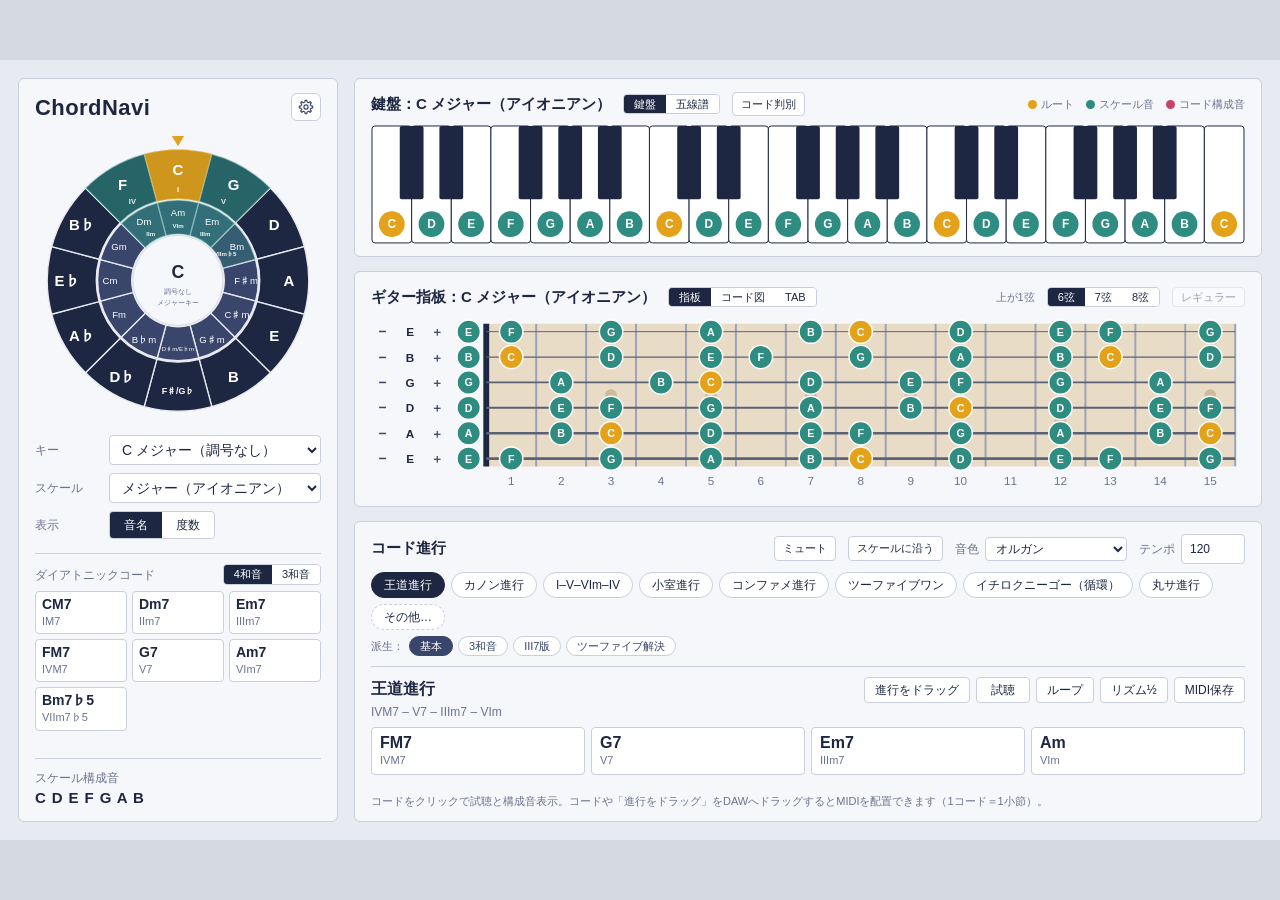
==== commit ba7675b3: "ChordSketch：拍子に合わせた伴奏パターン・音量・iPhone の操作と見た目を直す - 伴奏パターン：弾き方ごとに4拍子系・3/4・6/8 系の中身を持ち、小節の拍子に合わせて鳴らす（シャッ" ====
--- a/ui/index.html
+++ b/ui/index.html
@@ -10,7 +10,7 @@
 <div class="stage" id="stage">
   <section class="left">
     <div class="panel">
-      <h1><span>ChordNavi</span><span class="theme-wrap"><button id="themeBtn" class="themebtn" title="設定" aria-label="設定" aria-haspopup="true"><svg viewBox="0 0 20 20" width="16" height="16" aria-hidden="true"><path d="M8.6 2.5h2.8l.4 2.1 1.5.7 1.8-1.2 2 2-1.2 1.8.7 1.5 2.1.4v2.8l-2.1.4-.7 1.5 1.2 1.8-2 2-1.8-1.2-1.5.7-.4 2.1H8.6l-.4-2.1-1.5-.7-1.8 1.2-2-2 1.2-1.8-.7-1.5-2.1-.4V8.6l2.1-.4.7-1.5-1.2-1.8 2-2 1.8 1.2 1.5-.7z" fill="none" stroke="currentColor" stroke-width="1.5" stroke-linejoin="round"/><circle cx="10" cy="10" r="2.6" fill="none" stroke="currentColor" stroke-width="1.5"/></svg></button><span class="theme-pop" id="themePop" role="menu" hidden></span></span></h1>
+      <h1><span>ChordNavi</span><span class="theme-wrap"><button id="themeBtn" class="themebtn" title="設定" aria-label="設定" aria-haspopup="true"><svg viewBox="0 0 20 20" width="16" height="16" aria-hidden="true"><path d="M8.61 3.75 L8.98 1.66 L11.02 1.66 L11.39 3.75 L13.44 4.60 L15.17 3.38 L16.62 4.83 L15.40 6.56 L16.25 8.61 L18.34 8.98 L18.34 11.02 L16.25 11.39 L15.40 13.44 L16.62 15.17 L15.17 16.62 L13.44 15.40 L11.39 16.25 L11.02 18.34 L8.98 18.34 L8.61 16.25 L6.56 15.40 L4.83 16.62 L3.38 15.17 L4.60 13.44 L3.75 11.39 L1.66 11.02 L1.66 8.98 L3.75 8.61 L4.60 6.56 L3.38 4.83 L4.83 3.38 L6.56 4.60Z" fill="none" stroke="currentColor" stroke-width="1.5" stroke-linejoin="round"/><circle cx="10" cy="10" r="2.6" fill="none" stroke="currentColor" stroke-width="1.5"/></svg></button><span class="theme-pop" id="themePop" role="menu" hidden></span></span></h1>
       <svg id="wheel" viewBox="-210 -215 420 425" role="group" aria-label="五度圏"></svg>
       <div class="controls">
         <label for="keySel">キー</label>
--- a/ui/style.css
+++ b/ui/style.css
@@ -192,8 +192,9 @@
 .detail-head h3{white-space:nowrap;overflow:hidden;text-overflow:ellipsis;min-width:0;flex:0 1 auto}
 .detail-head .deg{white-space:nowrap;overflow:hidden;text-overflow:ellipsis;min-width:0;flex:1 1 0}
 .detail-head .actions{flex-shrink:0}
-.detail.longdeg .detail-head{flex-wrap:wrap;row-gap:0;margin-bottom:6px}
-.detail.longdeg .detail-head .deg{order:3;flex:1 1 100%;white-space:normal;overflow:visible}
+/* ディグリーはいつも進行名の下の段に（長さで 1 段・2 段が変わらないように。長すぎれば省略して title で全体） */
+.detail-head{flex-wrap:wrap;row-gap:0;margin-bottom:6px}
+.detail-head .deg{order:3;flex:1 1 100%}
 
 /* ギターのチューニング：指板の左の弦の欄の − ＋ で弦ごとに半音ずつ、見出しの右で弦の数 */
 .tune-reset{font:inherit;font-size:11px;border:1px solid var(--line);background:var(--card);color:var(--ink);border-radius:4px;padding:1px 8px;cursor:pointer}
